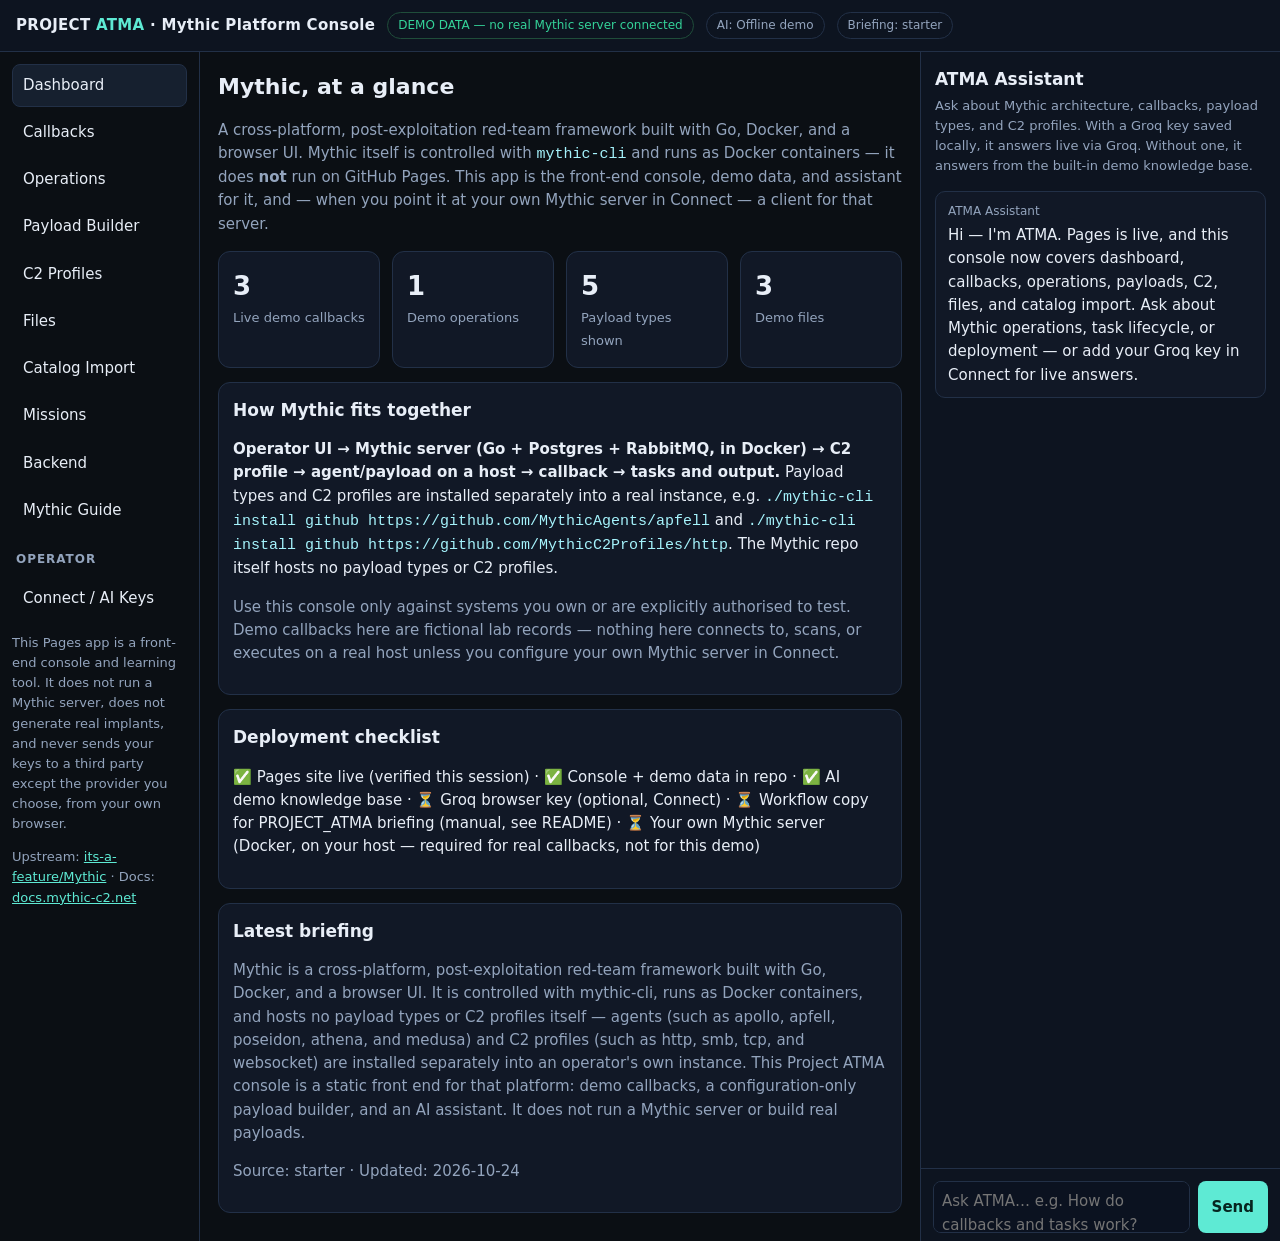
==== docs/index.html @ ecd7c1a0 "Project ATMA fix: cache-busting app.js/styles.css (v=serverless-2) so new tabs load, plus defensive " ====
<!doctype html>
<html lang="en"><head><meta charset="utf-8">
<meta name="viewport" content="width=device-width,initial-scale=1">
<title>Project ATMA — Mythic Platform Console</title>
<link rel="stylesheet" href="styles.css?v=serverless-2">
</head><body>
<header class="top">
  <div class="logo">PROJECT <span>ATMA</span> · Mythic Platform Console</div>
  <span class="pill good" id="modePill">DEMO DATA — no real Mythic server connected</span>
  <span class="pill" id="aiPill">AI: Offline demo</span>
  <span class="pill" id="briefPill">Briefing: starter</span>
</header>
<div class="layout">
<nav>
  <button data-view="dashboard" class="active">Dashboard</button>
  <button data-view="callbacks">Callbacks</button>
  <button data-view="operations">Operations</button>
  <button data-view="payloads">Payload Builder</button>
  <button data-view="c2">C2 Profiles</button>
  <button data-view="files">Files</button>
  <button data-view="catalog">Catalog Import</button>
  <button data-view="missions">Missions</button>
  <button data-view="backend">Backend</button>
  <button data-view="docs">Mythic Guide</button>
  <h4>Operator</h4>
  <button data-view="connect">Connect / AI Keys</button>
  <p class="muted" style="font-size:13px">This Pages app is a front-end console and learning tool. It does not run a Mythic server, does not generate real implants, and never sends your keys to a third party except the provider you choose, from your own browser.</p>
  <p class="muted" style="font-size:13px">Upstream: <a href="https://github.com/its-a-feature/Mythic" target="_blank" rel="noopener">its-a-feature/Mythic</a> · Docs: <a href="https://docs.mythic-c2.net" target="_blank" rel="noopener">docs.mythic-c2.net</a></p>
</nav>
<main id="main"></main>
<aside>
  <div style="padding:14px 14px 0"><h2 style="margin:0">ATMA Assistant</h2>
  <p class="muted" style="font-size:13px;margin:4px 0 0">Ask about Mythic architecture, callbacks, payload types, and C2 profiles. With a Groq key saved locally, it answers live via Groq. Without one, it answers from the built-in demo knowledge base.</p></div>
  <div class="chat" id="chat"></div>
  <div class="chatbox"><textarea id="chatInput" placeholder="Ask ATMA… e.g. How do callbacks and tasks work?"></textarea><button class="btn" id="sendBtn">Send</button></div>
</aside>
</div>
<script src="app.js?v=serverless-2"></script>
</body></html>
---- docs/styles.css ----
:root{--bg:#0b0f14;--panel:#111826;--panel2:#16202f;--line:#223047;--text:#e8eef7;--muted:#93a4bd;--accent:#5eead4;--accent2:#7c9cff;--warn:#fbbf24;--bad:#f87171;--good:#34d399}
*{box-sizing:border-box}body{margin:0;background:var(--bg);color:var(--text);font:15px/1.55 system-ui,-apple-system,Segoe UI,Roboto,sans-serif}
a{color:var(--accent)}button,input,select,textarea{font:inherit}
.top{display:flex;gap:12px;align-items:center;padding:12px 16px;border-bottom:1px solid var(--line);background:#0d1420;flex-wrap:wrap}
.logo{font-weight:800;letter-spacing:.02em}.logo span{color:var(--accent)}
.pill{border:1px solid var(--line);border-radius:999px;padding:3px 10px;font-size:12px;color:var(--muted)}
.pill.good{color:var(--good);border-color:#1f4d3a}.pill.warn{color:var(--warn);border-color:#5a4417}
.layout{display:grid;grid-template-columns:200px 1fr 360px;min-height:calc(100vh - 57px)}
nav{border-right:1px solid var(--line);padding:12px}
nav button{display:block;width:100%;text-align:left;background:transparent;border:1px solid transparent;color:var(--text);padding:9px 10px;border-radius:8px;cursor:pointer;margin-bottom:4px}
nav button.active,nav button:hover{background:var(--panel2);border-color:var(--line)}
nav h4{color:var(--muted);font-size:12px;text-transform:uppercase;letter-spacing:.08em;margin:18px 4px 8px}
main{padding:18px;overflow:auto}aside{border-left:1px solid var(--line);background:#0d1420;display:flex;flex-direction:column}
.card{background:var(--panel);border:1px solid var(--line);border-radius:12px;padding:14px;margin-bottom:14px}
.grid{display:grid;grid-template-columns:repeat(4,1fr);gap:12px}
.stat b{font-size:26px;display:block}.stat span{color:var(--muted);font-size:13px}
h1{font-size:22px;margin:0 0 6px}h2{font-size:17px;margin:0 0 10px}h3{font-size:14px;margin:14px 0 6px}
.muted{color:var(--muted)}table{width:100%;border-collapse:collapse;font-size:14px}
th{text-align:left;color:var(--muted);font-weight:600;padding:6px;border-bottom:1px solid var(--line)}
td{padding:8px 6px;border-bottom:1px solid #1a2536;vertical-align:top}
tr.sel{background:#1a2a44;cursor:pointer}tr{cursor:pointer}
.btn{background:var(--accent);color:#06251f;border:0;border-radius:8px;padding:8px 14px;font-weight:700;cursor:pointer}
.btn2{background:transparent;color:var(--text);border:1px solid var(--line);border-radius:8px;padding:7px 12px;cursor:pointer}
.field{width:100%;background:#0b1220;color:var(--text);border:1px solid var(--line);border-radius:8px;padding:8px 10px;margin:4px 0 10px}
label{font-size:13px;color:var(--muted)}
pre{background:#0a0f18;border:1px solid var(--line);border-radius:10px;padding:12px;overflow:auto;white-space:pre-wrap;font-size:13px}
code{color:#a5f3fc}
.chat{flex:1;overflow:auto;padding:14px;display:flex;flex-direction:column;gap:10px}
.msg{border:1px solid var(--line);border-radius:10px;padding:10px 12px;background:var(--panel)}
.msg.me{border-color:#2b4a5a;background:#12202e}.msg .who{font-size:12px;color:var(--muted);margin-bottom:4px}
.chatbox{padding:12px;border-top:1px solid var(--line);display:flex;gap:8px}
.chatbox textarea{flex:1;background:#0b1220;color:var(--text);border:1px solid var(--line);border-radius:8px;padding:8px;resize:none;height:52px}
.badge{display:inline-block;padding:1px 7px;border-radius:999px;font-size:12px;background:#1e293b;border:1px solid var(--line)}
.badge.live{background:#123527;color:var(--good)}.badge.dead{background:#3a1a1a;color:var(--bad)}
@media(max-width:1000px){.layout{grid-template-columns:170px 1fr}.layout aside{grid-column:1/-1;min-height:420px}.grid{grid-template-columns:repeat(2,1fr)}}
@media(max-width:640px){.layout{grid-template-columns:1fr}nav{display:flex;overflow:auto}.grid{grid-template-columns:1fr}}
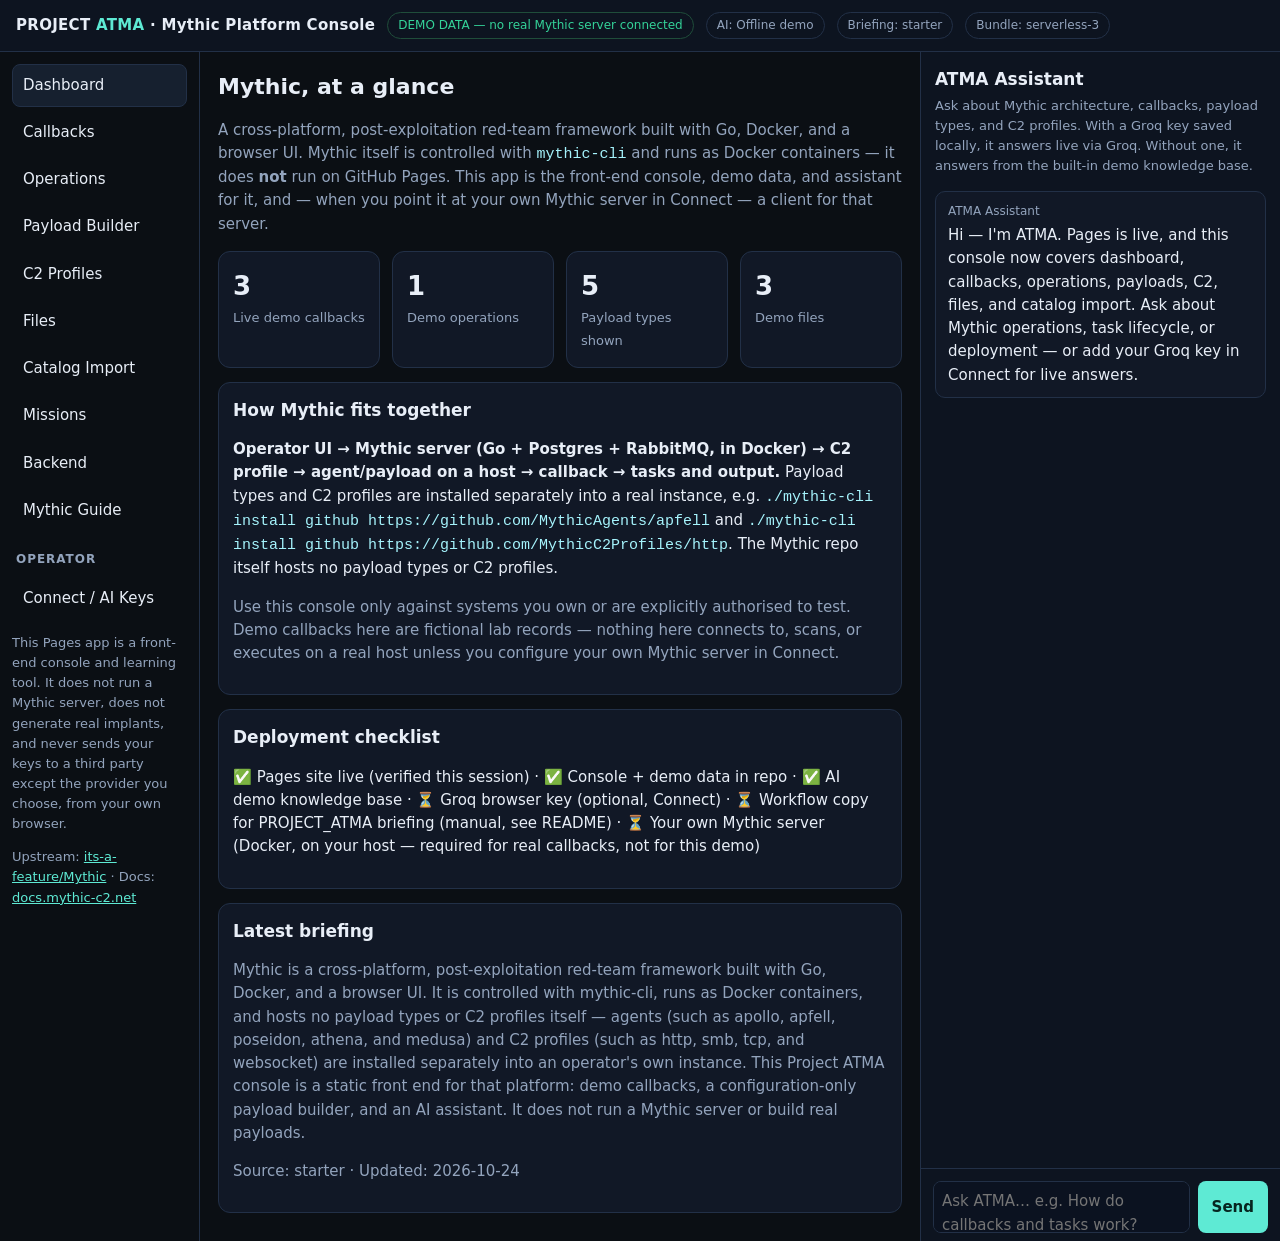
==== commit fb96f5e7: "Project ATMA: bundle version stamp serverless-3 to prove which app.js is live, cache-buster bump" ====
--- a/docs/index.html
+++ b/docs/index.html
@@ -2,13 +2,14 @@
 <html lang="en"><head><meta charset="utf-8">
 <meta name="viewport" content="width=device-width,initial-scale=1">
 <title>Project ATMA — Mythic Platform Console</title>
-<link rel="stylesheet" href="styles.css?v=serverless-2">
+<link rel="stylesheet" href="styles.css?v=serverless-3">
 </head><body>
 <header class="top">
   <div class="logo">PROJECT <span>ATMA</span> · Mythic Platform Console</div>
   <span class="pill good" id="modePill">DEMO DATA — no real Mythic server connected</span>
   <span class="pill" id="aiPill">AI: Offline demo</span>
   <span class="pill" id="briefPill">Briefing: starter</span>
+  <span class="pill" id="bundlePill">Bundle: loading…</span>
 </header>
 <div class="layout">
 <nav>
@@ -35,5 +36,5 @@
   <div class="chatbox"><textarea id="chatInput" placeholder="Ask ATMA… e.g. How do callbacks and tasks work?"></textarea><button class="btn" id="sendBtn">Send</button></div>
 </aside>
 </div>
-<script src="app.js?v=serverless-2"></script>
+<script src="app.js?v=serverless-3"></script>
 </body></html>
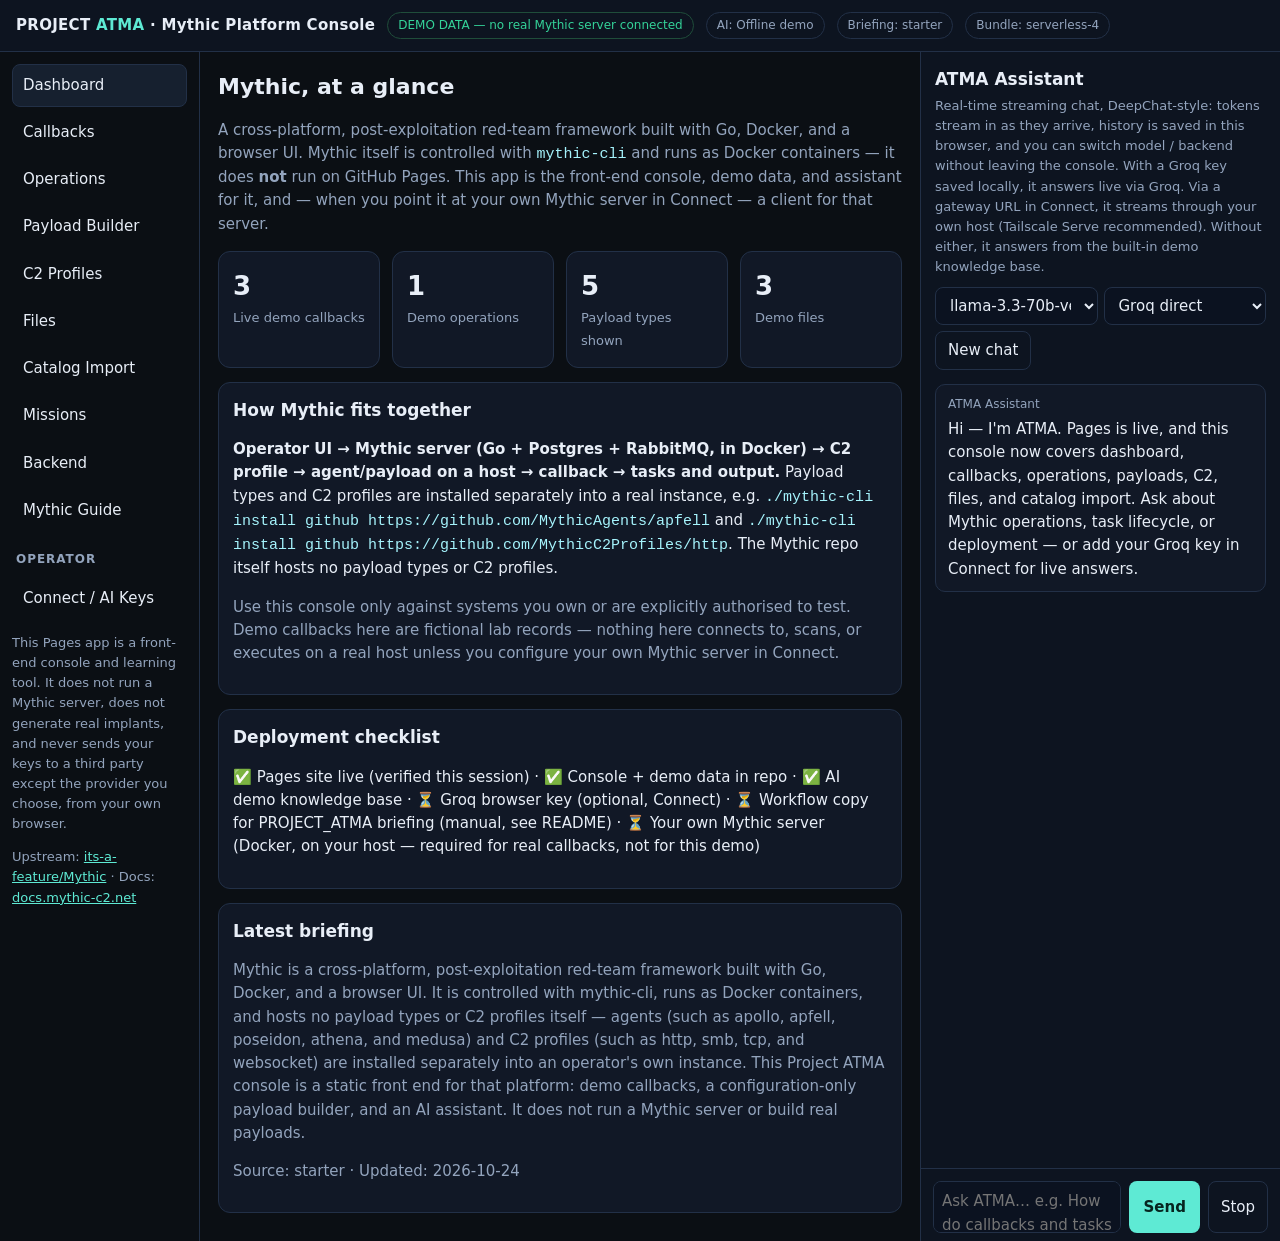
==== commit a10a7133: "Project ATMA: DeepChat-style real-time streaming assistant (history, model/backend picker, stop, mar" ====
--- a/docs/index.html
+++ b/docs/index.html
@@ -2,7 +2,7 @@
 <html lang="en"><head><meta charset="utf-8">
 <meta name="viewport" content="width=device-width,initial-scale=1">
 <title>Project ATMA — Mythic Platform Console</title>
-<link rel="stylesheet" href="styles.css?v=serverless-3">
+<link rel="stylesheet" href="styles.css?v=serverless-4">
 </head><body>
 <header class="top">
   <div class="logo">PROJECT <span>ATMA</span> · Mythic Platform Console</div>
@@ -31,10 +31,15 @@
 <main id="main"></main>
 <aside>
   <div style="padding:14px 14px 0"><h2 style="margin:0">ATMA Assistant</h2>
-  <p class="muted" style="font-size:13px;margin:4px 0 0">Ask about Mythic architecture, callbacks, payload types, and C2 profiles. With a Groq key saved locally, it answers live via Groq. Without one, it answers from the built-in demo knowledge base.</p></div>
+  <p class="muted" style="font-size:13px;margin:4px 0 0">Real-time streaming chat, DeepChat-style: tokens stream in as they arrive, history is saved in this browser, and you can switch model / backend without leaving the console. With a Groq key saved locally, it answers live via Groq. Via a gateway URL in Connect, it streams through your own host (Tailscale Serve recommended). Without either, it answers from the built-in demo knowledge base.</p>
+  <div style="display:flex;gap:6px;margin-top:10px;flex-wrap:wrap">
+    <select class="field" id="chatModel" style="margin:0;flex:1;min-width:140px"><option value="llama-3.3-70b-versatile">llama-3.3-70b-versatile</option><option value="llama-3.1-8b-instant">llama-3.1-8b-instant</option></select>
+    <select class="field" id="chatBackend" style="margin:0;flex:1;min-width:120px"><option value="groq">Groq direct</option><option value="gateway">Gateway (host)</option><option value="demo">Demo only</option></select>
+    <button class="btn2" id="newChatBtn" style="margin:0">New chat</button>
+  </div></div>
   <div class="chat" id="chat"></div>
-  <div class="chatbox"><textarea id="chatInput" placeholder="Ask ATMA… e.g. How do callbacks and tasks work?"></textarea><button class="btn" id="sendBtn">Send</button></div>
+  <div class="chatbox"><textarea id="chatInput" placeholder="Ask ATMA… e.g. How do callbacks and tasks work?"></textarea><button class="btn" id="sendBtn">Send</button><button class="btn2" id="stopBtn">Stop</button></div>
 </aside>
 </div>
-<script src="app.js?v=serverless-3"></script>
+<script src="app.js?v=serverless-4"></script>
 </body></html>
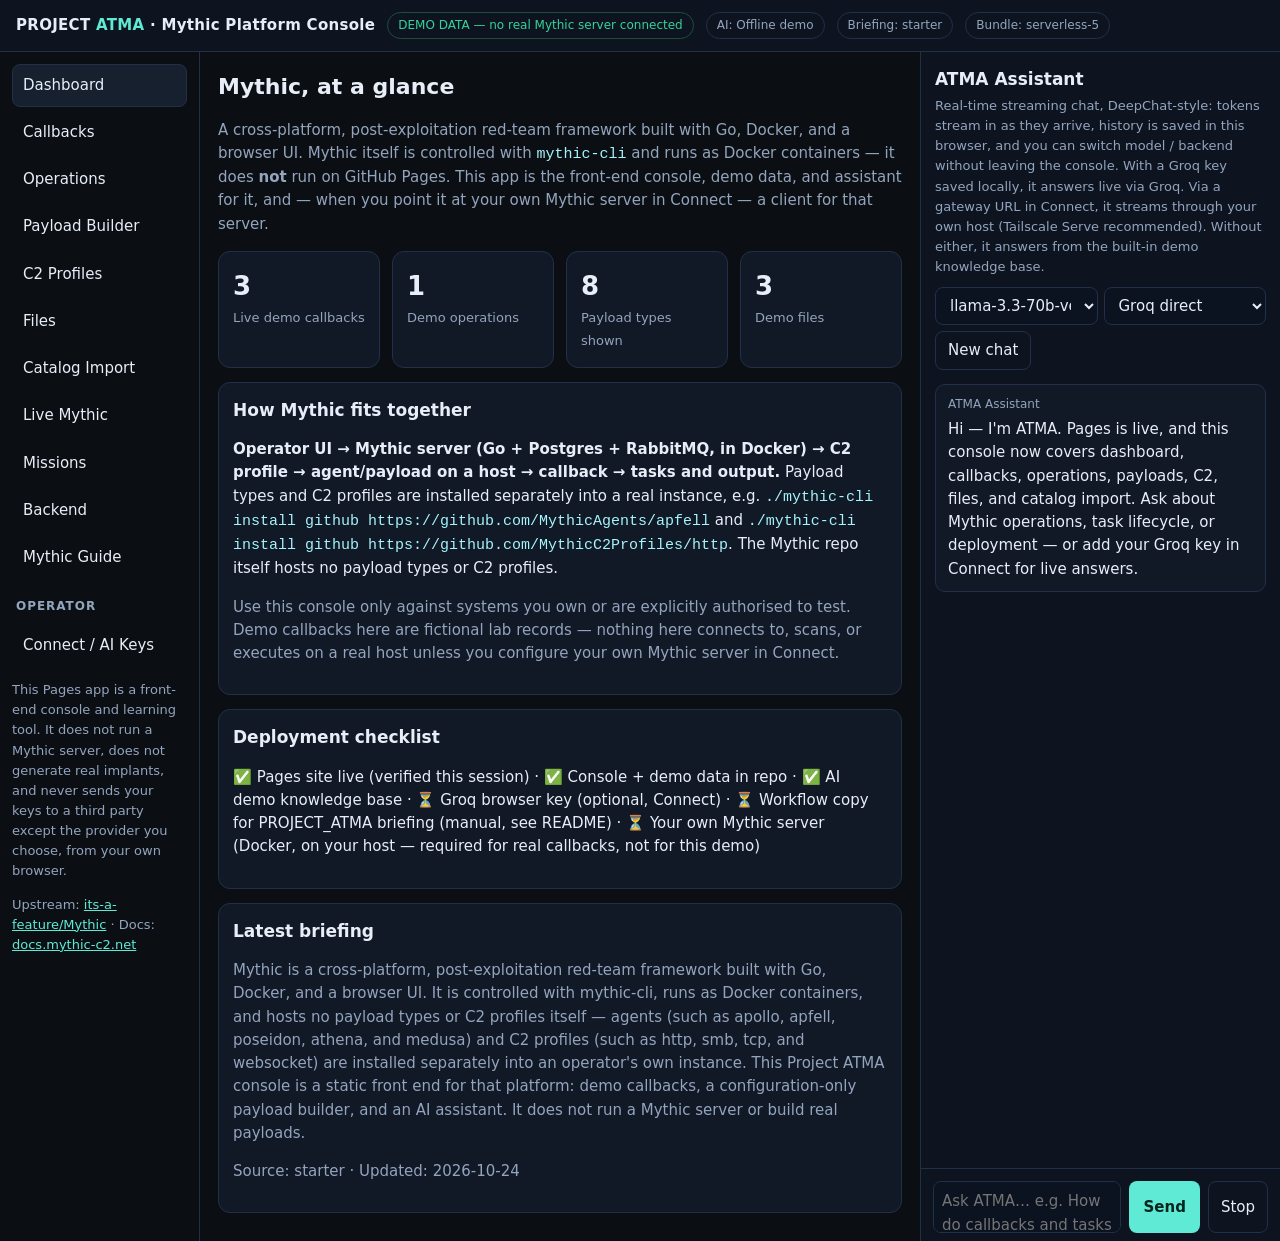
==== commit 28fa1d12: "ATMA native: all production agents + C2 + Live Mythic gateway link (app-v5, serverless-5)" ====
--- a/docs/index.html
+++ b/docs/index.html
@@ -2,7 +2,7 @@
 <html lang="en"><head><meta charset="utf-8">
 <meta name="viewport" content="width=device-width,initial-scale=1">
 <title>Project ATMA — Mythic Platform Console</title>
-<link rel="stylesheet" href="styles.css?v=serverless-4">
+<link rel="stylesheet" href="styles.css?v=serverless-5">
 </head><body>
 <header class="top">
   <div class="logo">PROJECT <span>ATMA</span> · Mythic Platform Console</div>
@@ -20,6 +20,7 @@
   <button data-view="c2">C2 Profiles</button>
   <button data-view="files">Files</button>
   <button data-view="catalog">Catalog Import</button>
+  <button data-view="live">Live Mythic</button>
   <button data-view="missions">Missions</button>
   <button data-view="backend">Backend</button>
   <button data-view="docs">Mythic Guide</button>
@@ -41,5 +42,5 @@
   <div class="chatbox"><textarea id="chatInput" placeholder="Ask ATMA… e.g. How do callbacks and tasks work?"></textarea><button class="btn" id="sendBtn">Send</button><button class="btn2" id="stopBtn">Stop</button></div>
 </aside>
 </div>
-<script src="app.js?v=serverless-4"></script>
+<script src="app-v5.js"></script>
 </body></html>
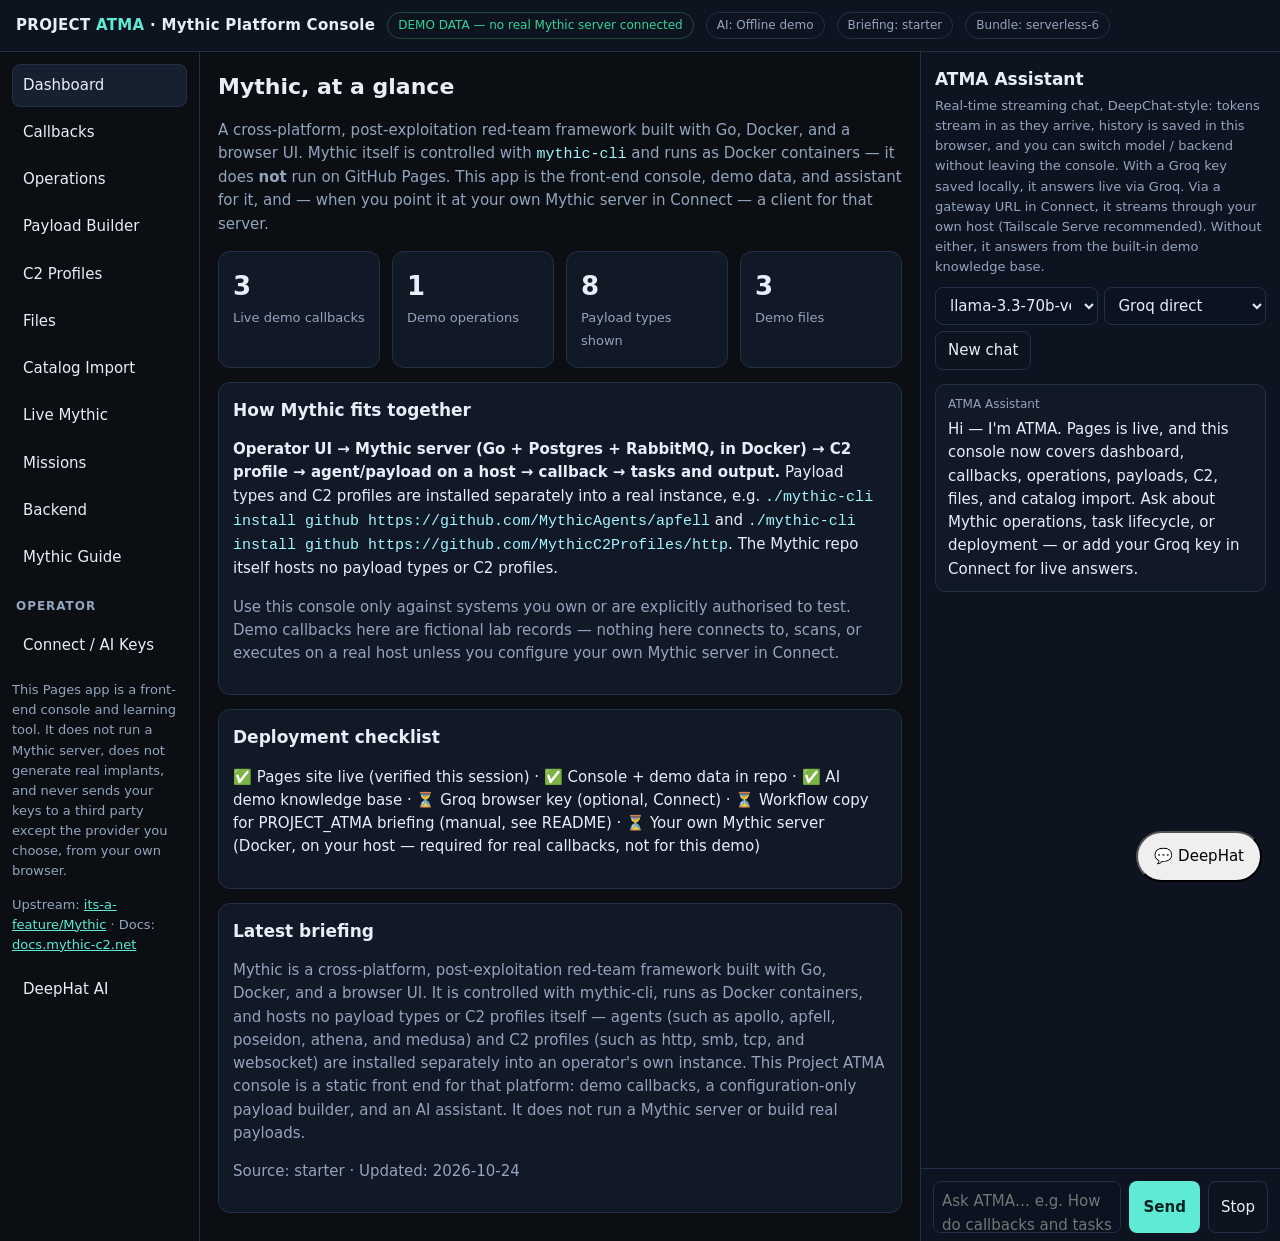
==== commit c7a41f0e: "ATMA: DeepHat AI chat - main pane + floating bubble, Ollama gateway proxy, gated code-edit proposals" ====
--- a/docs/index.html
+++ b/docs/index.html
@@ -2,7 +2,7 @@
 <html lang="en"><head><meta charset="utf-8">
 <meta name="viewport" content="width=device-width,initial-scale=1">
 <title>Project ATMA — Mythic Platform Console</title>
-<link rel="stylesheet" href="styles.css?v=serverless-5">
+<link rel="stylesheet" href="styles.css?v=serverless-6">
 </head><body>
 <header class="top">
   <div class="logo">PROJECT <span>ATMA</span> · Mythic Platform Console</div>
@@ -42,5 +42,6 @@
   <div class="chatbox"><textarea id="chatInput" placeholder="Ask ATMA… e.g. How do callbacks and tasks work?"></textarea><button class="btn" id="sendBtn">Send</button><button class="btn2" id="stopBtn">Stop</button></div>
 </aside>
 </div>
-<script src="app-v5.js"></script>
+<script src="app-v6.js"></script>
+<script src="deephat.js"></script>
 </body></html>
